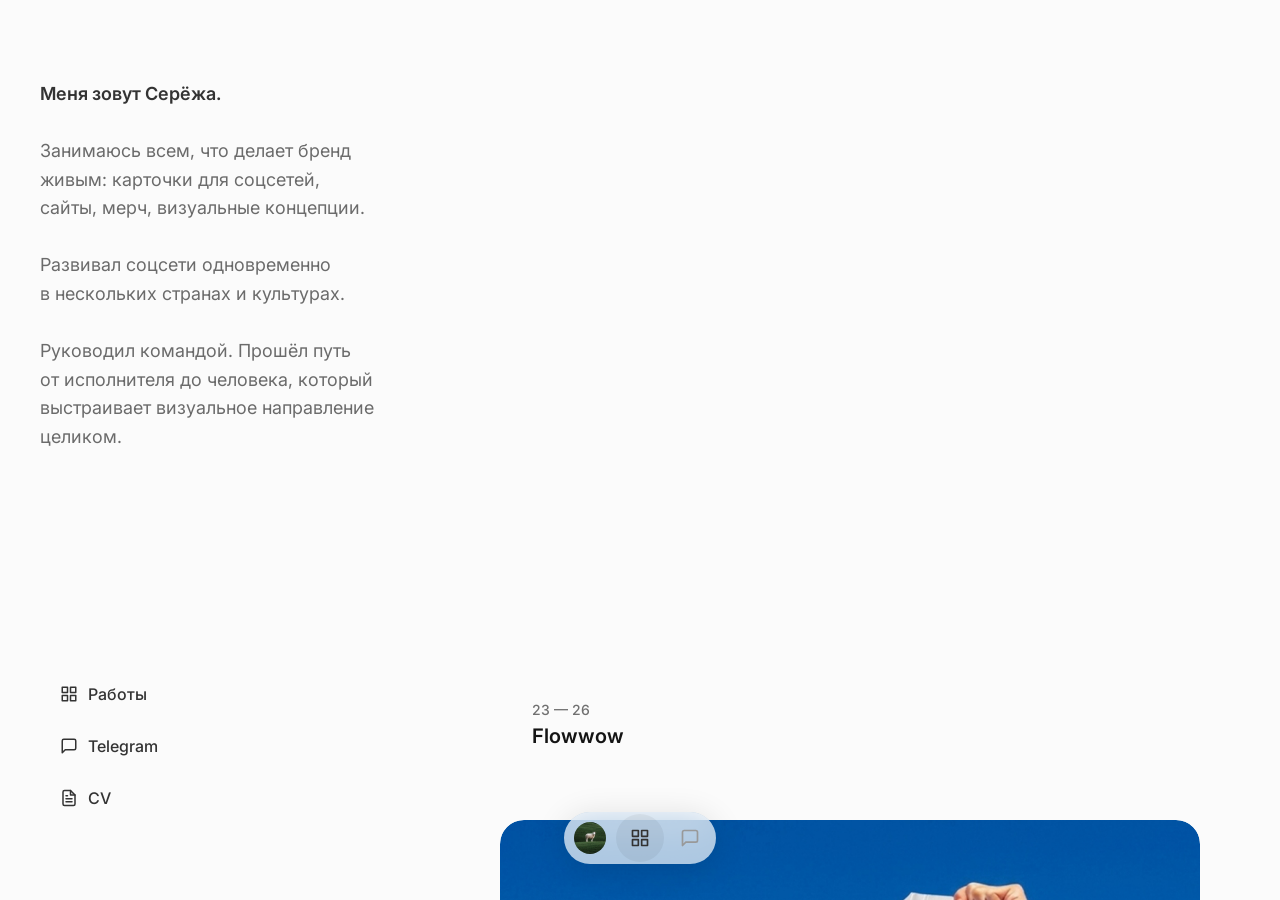
==== index.html @ c926157e "feat: Remove pronoun from intro bio on home page" ====
<!DOCTYPE html>
<html lang="ru">
<head>
    <meta charset="UTF-8">
    <meta name="viewport" content="width=device-width, initial-scale=1.0">
    <title>Сергей Тихонов — Арт-директор & Мультидизайнер</title>
    <!-- Fonts -->
    <link rel="preconnect" href="https://fonts.googleapis.com">
    <link rel="preconnect" href="https://fonts.gstatic.com" crossorigin>
    <link href="https://fonts.googleapis.com/css2?family=Inter:wght@400;500;600;700&display=swap" rel="stylesheet">
    <!-- Custom Style -->
    <link rel="stylesheet" href="style.css">
</head>
<body>
    <!-- Floating Bottom Navigation Dock -->
    <nav class="navigation_tabs" data-expanded="true">
        <div class="nav_item_container">
            <a class="nav_item" title="Главная" href="#">
                <img alt="Сергей Тихонов" class="profile_pic" src="img/profile_pic.png" />
            </a>
        </div>
        <div class="nav_item_container">
            <a class="nav_item" title="Работы" href="#work">
                <svg xmlns="http://www.w3.org/2000/svg" width="20" height="20" viewBox="0 0 24 24" fill="none" stroke="currentColor" stroke-width="2" stroke-linecap="round" stroke-linejoin="round">
                    <rect x="3" y="3" width="7" height="7"></rect>
                    <rect x="14" y="3" width="7" height="7"></rect>
                    <rect x="14" y="14" width="7" height="7"></rect>
                    <rect x="3" y="14" width="7" height="7"></rect>
                </svg>
            </a>
        </div>
        <div class="nav_item_container">
            <a class="nav_item" title="Контакты" href="https://t.me/tikhonoxx" target="_blank" rel="noopener noreferrer">
                <svg xmlns="http://www.w3.org/2000/svg" width="20" height="20" viewBox="0 0 24 24" fill="none" stroke="currentColor" stroke-width="2" stroke-linecap="round" stroke-linejoin="round">
                    <path d="M21 15a2 2 0 0 1-2 2H7l-4 4V5a2 2 0 0 1 2-2h14a2 2 0 0 1 2 2z"></path>
                </svg>
            </a>
        </div>
    </nav>

    <div class="home">
        <!-- Sidebar on the Left -->
        <section class="sidebar">
            <div class="intro_container">
                <div class="text-block">
                    <p class="intro-greeting">Меня зовут Серёжа.</p>
                    <p>Занимаюсь всем, что делает бренд живым: карточки для соцсетей, сайты, мерч, визуальные концепции.</p>
                    <p>Развивал соцсети одновременно<br>в нескольких странах и культурах.</p>
                    <p>Руководил командой. Прошёл путь от исполнителя до человека, который выстраивает визуальное направление целиком.</p>
                </div>
            </div>
            
            <nav class="navigation delayed_fade_in">
                <a class="button" href="#work">
                    <svg xmlns="http://www.w3.org/2000/svg" width="18" height="18" viewBox="0 0 24 24" fill="none" stroke="currentColor" stroke-width="2" stroke-linecap="round" stroke-linejoin="round">
                        <rect x="3" y="3" width="7" height="7"></rect>
                        <rect x="14" y="3" width="7" height="7"></rect>
                        <rect x="14" y="14" width="7" height="7"></rect>
                        <rect x="3" y="14" width="7" height="7"></rect>
                    </svg>
                    Работы
                </a>
                <a class="button" href="https://t.me/tikhonoxx" target="_blank" rel="noopener noreferrer">
                    <svg xmlns="http://www.w3.org/2000/svg" width="18" height="18" viewBox="0 0 24 24" fill="none" stroke="currentColor" stroke-width="2" stroke-linecap="round" stroke-linejoin="round">
                        <path d="M21 15a2 2 0 0 1-2 2H7l-4 4V5a2 2 0 0 1 2-2h14a2 2 0 0 1 2 2z"></path>
                    </svg>
                    Telegram
                </a>
                <a class="button" id="cv-btn" href="#">
                    <svg xmlns="http://www.w3.org/2000/svg" width="18" height="18" viewBox="0 0 24 24" fill="none" stroke="currentColor" stroke-width="2" stroke-linecap="round" stroke-linejoin="round">
                        <path d="M14 2H6a2 2 0 0 0-2 2v16a2 2 0 0 0 2 2h12a2 2 0 0 0 2-2V8z"></path>
                        <polyline points="14 2 14 8 20 8"></polyline>
                        <line x1="16" y1="13" x2="8" y2="13"></line>
                        <line x1="16" y1="17" x2="8" y2="17"></line>
                        <polyline points="10 9 9 9 8 9"></polyline>
                    </svg>
                    CV
                </a>
            </nav>
        </section>

        <!-- Featured Projects on the Right -->
        <section class="featured_projects delayed_fade_in" id="work">
            <!-- Project 1 (Flowwow - Video Card) -->
            <div class="project flowwow_project">
                <a class="project_thumbnail" data-expressive="true" href="flowwow.html">
                    <span class="accessibility_label">Flowwow Project</span>
                    <div class="project_artwork fw_artwork" id="fw-blue-card" style="background: transparent; -webkit-mask-image: -webkit-radial-gradient(white, black); transform: translateZ(0);">
                        <video src="video/fw_cover_yandex.mp4" loop="" muted="" autoplay="" playsinline="" style="position: absolute; top: 0; left: 0; width: 100%; height: 100%; object-fit: cover;"></video>
                    </div>
                    <div class="project_info">
                        <div class="progressive_blur">
                            <div class="blur_filter"></div>
                            <div class="blur_filter"></div>
                            <div class="blur_filter"></div>
                            <div class="blur_filter"></div>
                            <div class="blur_filter"></div>
                            <div class="blur_filter"></div>
                            <div class="blur_filter"></div>
                            <div class="gradient"></div>
                        </div>
                        <h3 class="title">Flowwow</h3>
                        <span class="subtitle">23 — 26</span>
                    </div>
                </a>
                <!-- Mobile info shown below the thumbnail on mobile screens -->
                <div class="mobile_card_info">
                    <p class="card_title">Flowwow</p>
                    <p class="card_tags">Арт-дирекшн, Продуктовый дизайн, Брендинг</p>
                    <p class="card_excerpt">Создание дизайн-системы, редизайн ключевых сценариев оформления заказов и оптимизация конверсии.</p>
                </div>
            </div>

            <!-- Project 2 (Flowwow Case - Image Card) -->
            <div class="project">
                <a class="project_thumbnail no-shadow" data-expressive="true" href="flowwow-merch.html">
                    <span class="accessibility_label">Flowwow Мерч</span>
                    <div class="project_artwork">
                        <img alt="Flowwow Мерч" loading="lazy" src="img/fw_merch_cover.jpg"/>
                    </div>
                    <div class="project_info">
                        <div class="progressive_blur">
                            <div class="blur_filter"></div>
                            <div class="blur_filter"></div>
                            <div class="blur_filter"></div>
                            <div class="blur_filter"></div>
                            <div class="blur_filter"></div>
                            <div class="blur_filter"></div>
                            <div class="blur_filter"></div>
                            <div class="gradient"></div>
                        </div>
                        <h3 class="title">Flowwow Мерч</h3>
                        <span class="subtitle">25 — 26</span>
                    </div>
                </a>
                <div class="mobile_card_info">
                    <p class="card_title">Flowwow Мерч</p>
                    <p class="card_tags">Брендинг, Мерч, Айдентика</p>
                    <p class="card_excerpt">Создание концепции фирменного мерча и рекламных материалов бренда.</p>
                </div>
            </div>

            <!-- Project 3 (AI Art - Video Card) -->
            <div class="project">
                <a class="project_thumbnail no-shadow" data-expressive="true" href="ai.html">
                    <span class="accessibility_label">ИИ</span>
                    <div class="project_artwork">
                        <video playsinline="" muted="" loop="" autoplay="" preload="metadata">
                            <source src="img/AI Cover2.mp4" type="video/mp4"/>
                        </video>
                    </div>
                    <div class="project_info">
                        <div class="progressive_blur">
                            <div class="blur_filter"></div>
                            <div class="blur_filter"></div>
                            <div class="blur_filter"></div>
                            <div class="blur_filter"></div>
                            <div class="blur_filter"></div>
                            <div class="blur_filter"></div>
                            <div class="blur_filter"></div>
                            <div class="gradient"></div>
                        </div>
                        <h3 class="title">ИИ</h3>
                        <span class="subtitle">25 — 26</span>
                    </div>
                </a>
                <div class="mobile_card_info">
                    <p class="card_title">ИИ</p>
                    <p class="card_tags">Нейросети, Генеративный дизайн</p>
                    <p class="card_excerpt">Эксперименты с генеративным искусством и создание концептов при помощи нейросетей.</p>
                </div>
            </div>

            <!-- Project 4 (Tri-Rectangle Block) -->
            <div class="project">
                <div class="rectangles_container">
                    <a class="rectangle rect-1 no-shadow" href="openluzhniki.html">
                        <img src="img/luzhniki_bw.png" alt="Открытый турнир Лужников" class="rect-img default-img">
                        <img src="img/luzhniki_color.png" alt="Открытый турнир Лужников" class="rect-img hover-img">
                        <div class="project_info">
                            <div class="progressive_blur">
                                <div class="blur_filter"></div>
                                <div class="blur_filter"></div>
                                <div class="blur_filter"></div>
                                <div class="blur_filter"></div>
                                <div class="blur_filter"></div>
                                <div class="blur_filter"></div>
                                <div class="blur_filter"></div>
                                <div class="gradient"></div>
                            </div>
                            <h3 class="title">Открытый<br class="mobile-br"> турнир Лужников</h3>
                            <span class="subtitle">2025</span>
                        </div>
                    </a>
                    <a class="rectangle rect-2 no-shadow" href="https://pavelvolya.com/" target="_blank" rel="noopener noreferrer">
                        <img src="img/volya_bw.png" alt="Павел Воля. Официальный сайт" class="rect-img default-img">
                        <img src="img/volya_color.png" alt="Павел Воля. Официальный сайт" class="rect-img hover-img">
                        <div class="project_info">
                            <div class="progressive_blur">
                                <div class="blur_filter"></div>
                                <div class="blur_filter"></div>
                                <div class="blur_filter"></div>
                                <div class="blur_filter"></div>
                                <div class="blur_filter"></div>
                                <div class="blur_filter"></div>
                                <div class="blur_filter"></div>
                                <div class="gradient"></div>
                            </div>
                            <h3 class="title">Павел Воля<br class="mobile-br"> Официальный сайт</h3>
                            <span class="subtitle">2024</span>
                        </div>
                    </a>
                    <a class="rectangle rect-3 no-shadow theme-dark-text" href="https://liasan.ru/" target="_blank" rel="noopener noreferrer">
                        <img src="img/liasan_bw.png" alt="Ляйсан Утяшева. Официальный сайт" class="rect-img default-img">
                        <img src="img/liasan_color.png" alt="Ляйсан Утяшева. Официальный сайт" class="rect-img hover-img">
                        <div class="project_info">
                            <div class="progressive_blur">
                                <div class="blur_filter"></div>
                                <div class="blur_filter"></div>
                                <div class="blur_filter"></div>
                                <div class="blur_filter"></div>
                                <div class="blur_filter"></div>
                                <div class="blur_filter"></div>
                                <div class="blur_filter"></div>
                                <div class="gradient"></div>
                            </div>
                            <h3 class="title">Ляйсан Утяшева<br class="mobile-br"> Официальный сайт</h3>
                            <span class="subtitle">2024</span>
                        </div>
                    </a>
                </div>
            </div>

            <!-- Footer / View More inside featured_projects column -->
            <div class="view-more-grid-button">
                <div class="center_content">
                    <a href="https://t.me/tikhonoxx" target="_blank" rel="noopener noreferrer" class="btn-telegram-blue-glass">
                        Связаться в Telegram
                    </a>
                </div>
                <footer class="footer">
                    <p>© Сергей Тихонов, 2026</p>
                </footer>
            </div>
        </section>
    </div>
    
        <!-- CV Modal Popup -->
        <div id="cv-modal" class="modal">
            <div class="modal_overlay"></div>
            <div class="modal_container">
                <button class="modal_close_btn" id="close-cv-modal" aria-label="Закрыть">
                    <svg xmlns="http://www.w3.org/2000/svg" width="24" height="24" viewBox="0 0 24 24" fill="none" stroke="currentColor" stroke-width="2" stroke-linecap="round" stroke-linejoin="round">
                        <line x1="18" y1="6" x2="6" y2="18"></line>
                        <line x1="6" y1="6" x2="18" y2="18"></line>
                    </svg>
                </button>
                <div class="modal_content">
                    <div class="cv-sheet">
                        <!-- Left Column -->
                        <div class="cv-left-col">
                            <div class="cv-header">
                                <h2>Сергей Тихонов</h2>
                                <div class="cv-subtitle">Креативный дизайнер</div>
                            </div>
                            
                            <div class="cv-section">
                                <h3>Обо мне</h3>
                                <p>06 | Февраль | 1995</p>
                                <p>Москва, Россия</p>
                                <p><a href="mailto:serjgreenside@gmail.com" style="color: #2563eb; text-decoration: none;">serjgreenside@gmail.com</a></p>
                            </div>
                            
                            <div class="cv-section">
                                <h3>Ценности</h3>
                                <ul>
                                    <li>Честность</li>
                                    <li>Вовлечённость</li>
                                    <li>Насмотренность</li>
                                    <li>Внимание к деталям</li>
                                    <li>Любопытство</li>
                                    <li>Страсть к работе</li>
                                    <li>Команднообразование</li>
                                    <li>Инициативность</li>
                                    <li>Профессиональный рост</li>
                                </ul>
                            </div>
                            
                            <div class="cv-section">
                                <h3>Навыки</h3>
                                <ul>
                                    <li>Digital-контент для соцсетей</li>
                                    <li>Визуальная стратегия и брендинг</li>
                                    <li>Креативы для B2B и B2C</li>
                                    <li>AI-генерация визуалов</li>
                                    <li>Работа с ИИ-инструментами в дизайн-процессе</li>
                                    <li>Разработка гайдов и стандартов</li>
                                    <li>Адаптация контента под аудитории</li>
                                    <li>Типографика и леттеринг</li>
                                    <li>Моушн и анимация</li>
                                    <li>Мудборды и концепции</li>
                                    <li>Работа с аналитикой креативов</li>
                                    <li>Наставничество и тимлидерство</li>
                                    <li>Презентации и клиентские предложения</li>
                                </ul>
                            </div>
                        </div>
                        
                        <!-- Right Column -->
                        <div class="cv-right-col">
                            <div class="cv-photo-container">
                                <img src="img/sergey_photo.png" alt="Сергей Тихонов" class="cv-portrait">
                            </div>
                            
                            <div class="cv-section">
                                <h3>Инструменты</h3>
                                <p>Figma, Midjourney, Photoshop, After Effects, Illustrator, Tilda, Jira, ChatGPT / Claude</p>
                            </div>
                            
                            <div class="cv-section">
                                <h3>Опыт</h3>
                                <div class="cv-job-block">
                                    <h4>Главный дизайнер</h4>
                                    <div class="cv-job-company">Флаувау | 2023+</div>
                                </div>
                                <div class="cv-job-block">
                                    <h4>Арт-директор</h4>
                                    <div class="cv-job-company">Киношкола «ХохСаб» | 2021 — 2024</div>
                                </div>
                                <div class="cv-job-block">
                                    <h4>Арт-директор</h4>
                                    <div class="cv-job-company">Агентство аутентичности | 2022</div>
                                </div>
                            </div>
                            
                            <div class="cv-section">
                                <h3>Обучение</h3>
                                <div class="cv-job-block">
                                    <h4>Креативный подход в бизнесе: от идеи до решения</h4>
                                    <div class="cv-job-company">British Higher school of Art&Design | 2024</div>
                                </div>
                            </div>
                            
                            <div class="cv-section cv-links">
                                <h3>Ссылки</h3>
                                <p><a href="https://www.behance.net" target="_blank" rel="noopener noreferrer">Behance</a></p>
                                <p><a href="https://www.instagram.com" target="_blank" rel="noopener noreferrer">Instagram</a></p>
                            </div>
                        </div>
                    </div>
                </div>
                <div class="modal_actions">
                    <a href="img/sergey_cv.png" download="CV_Sergey_Tikhonov.png" class="btn-download">
                        <svg xmlns="http://www.w3.org/2000/svg" width="16" height="16" viewBox="0 0 24 24" fill="none" stroke="currentColor" stroke-width="2" stroke-linecap="round" stroke-linejoin="round">
                            <path d="M21 15v4a2 2 0 0 1-2 2H5a2 2 0 0 1-2-2v-4"></path>
                            <polyline points="7 10 12 15 17 10"></polyline>
                            <line x1="12" y1="15" x2="12" y2="3"></line>
                        </svg>
                        Скачать CV
                    </a>
                </div>
            </div>
        </div>

        <script src="app.js"></script>
    </body>
</html>
---- style.css ----
/* Reset CSS */
* {
    margin: 0;
    padding: 0;
    box-sizing: border-box;
}

:root {
    --color-bg-primary: #FBFBFB;
    --color-text-primary: #333333;
    --color-text-secondary: #6B6B6B;
    --color-nav-inactive: #999999;
    --sidebar-max-width: 414px;
    --radius: 24px;
}

body {
    background-color: var(--color-bg-primary);
    font-family: 'Inter', -apple-system, BlinkMacSystemFont, "Segoe UI", Roboto, Helvetica, Arial, sans-serif;
    color: var(--color-text-primary);
    overflow-x: hidden;
    min-height: 100vh;
}

.home {
    display: flex;
    width: 100vw;
    min-height: 100vh;
}

/* Sidebar on the Left (Fixed) */
.sidebar {
    padding: 80px 40px;
    position: fixed;
    top: 0;
    left: 0;
    height: 100vh;
    display: flex;
    flex-flow: column;
    width: 100%;
    max-width: var(--sidebar-max-width);
    z-index: 10;
}

.intro_container {
    pointer-events: all;
}

.text-block p {
    font-size: 18px;
    font-weight: 400;
    line-height: 1.6;
    color: var(--color-text-secondary);
    margin-bottom: 28px;
}

.text-block p:last-child {
    margin-bottom: 0;
}

.text-block .intro-greeting {
    font-size: 18px;
    font-weight: 600;
    color: var(--color-text-primary);
    margin-bottom: 28px;
}

/* Left Navigation Buttons */
.sidebar .navigation {
    display: flex;
    flex-flow: column;
    gap: 8px;
    margin-top: auto;
}

.button {
    display: inline-flex;
    align-items: center;
    gap: 10px;
    width: fit-content;
    border: none;
    outline: none;
    padding: 12px 20px;
    border-radius: 100px;
    font-size: 16px;
    font-weight: 500;
    cursor: pointer;
    text-decoration: none;
    color: var(--color-text-primary);
    background: transparent;
    transition: background 0.25s ease, color 0.25s ease;
}

.button:hover {
    background: rgba(0, 0, 0, 0.05);
}

.button svg {
    stroke: currentColor;
}

/* Featured Projects on the Right (Scrollable) */
.featured_projects {
    padding: 80px 80px 120px var(--sidebar-max-width);
    width: 100vw;
    height: 100vh;
    display: flex;
    flex-flow: column;
    align-items: flex-end;
    overflow-y: scroll;
    gap: 40px;
    scrollbar-width: none; /* Hide Firefox scrollbar */
}

.featured_projects::-webkit-scrollbar {
    display: none; /* Hide Chrome/Safari scrollbar */
}

.featured_projects .project {
    width: 100%;
    max-width: calc(100vh - 200px);
}

/* Project Thumbnail Link */
.project_thumbnail {
    position: relative;
    display: block;
    width: 100%;
    aspect-ratio: 1 / 1; /* Keeps blocks square */
    border-radius: var(--radius);
    overflow: hidden;
    text-decoration: none;
    color: unset;
    background: transparent;
    -webkit-mask-image: -webkit-radial-gradient(white, black);
    mask-image: radial-gradient(white, black);
    transform: translate3d(0, 0, 0);
    -webkit-transform: translate3d(0, 0, 0);
    backface-visibility: hidden;
    -webkit-backface-visibility: hidden;
    transition: transform 0.25s cubic-bezier(0.25, 0.46, 0.45, 0.94);
}

.project_thumbnail:hover {
    transform: scale(1.02) translate3d(0, 0, 0);
}

/* Tri-Rectangle Card Layout */
.rectangles_container {
    display: flex;
    flex-direction: column;
    width: 100%;
    aspect-ratio: 1 / 1;
    background: transparent;
    gap: 20px; /* Spacing between the rectangles */
}

.rectangle {
    flex: 1;
    width: 100%;
    border-radius: var(--radius); /* Each rectangle is now rounded individually */
    position: relative; /* Position relative for absolute children images/text */
    overflow: hidden; /* Crop images to rounded corners */
    transition: transform 0.25s cubic-bezier(0.25, 0.46, 0.45, 0.94), filter 0.25s ease;
    cursor: pointer;
    transform: scale(1) translate3d(0, 0, 0);
    -webkit-transform: scale(1) translate3d(0, 0, 0);
    backface-visibility: hidden;
    -webkit-backface-visibility: hidden;
    -webkit-mask-image: -webkit-radial-gradient(white, black);
    mask-image: radial-gradient(white, black);
}

.rectangle:hover {
    transform: scale(1.02) translate3d(0, 0, 0);
    filter: brightness(1.03);
}

.rect-1 {
    background-color: transparent;
}

.rect-2 {
    background-color: transparent;
}

.rect-3 {
    background-color: transparent;
}

/* Image Hover & Transition inside Rectangle */
.rect-img {
    position: absolute;
    top: -2px;
    left: -2px;
    width: calc(100% + 4px);
    height: calc(100% + 4px);
    object-fit: cover;
    display: block;
    pointer-events: none;
    transition: opacity 0.4s cubic-bezier(0.25, 0.46, 0.45, 0.94);
}

.hover-img {
    opacity: 0;
    z-index: 2;
}

.default-img {
    opacity: 1;
    z-index: 1;
}

.rectangle:hover .hover-img {
    opacity: 1;
}


.project_artwork {
    position: absolute;
    inset: 0;
    width: 100%;
    height: 100%;
    overflow: hidden;
    background: transparent;
    -webkit-mask-image: -webkit-radial-gradient(white, black);
    mask-image: radial-gradient(white, black);
    transform: translate3d(0, 0, 0);
    -webkit-transform: translate3d(0, 0, 0);
    backface-visibility: hidden;
    -webkit-backface-visibility: hidden;
}

.project_artwork img, 
.project_artwork video {
    width: 100%;
    height: 100%;
    object-fit: cover;
    display: block;
    transform: translate3d(0, 0, 0);
    -webkit-transform: translate3d(0, 0, 0);
    backface-visibility: hidden;
    -webkit-backface-visibility: hidden;
}

/* Project Info Inside Card */
.project_info {
    position: absolute;
    bottom: 0;
    left: 0;
    width: 100%;
    padding: 48px 32px 32px;
    display: flex;
    flex-flow: column-reverse; /* Subtitle (year) at the bottom, Title on top */
    gap: 6px;
    z-index: 2;
}

.project_info .title {
    margin: 0;
    font-size: 20px;
    font-weight: 600;
    color: #ffffff;
    filter: drop-shadow(0 0 16px rgba(0,0,0,0.4));
}

.project_info .subtitle {
    margin: 0;
    font-size: 14px;
    font-weight: 500;
    color: rgba(255, 255, 255, 0.6);
    filter: drop-shadow(0 0 16px rgba(0,0,0,0.4));
}

/* Blur overlay for text legibility */
.progressive_blur {
    position: absolute;
    left: 0;
    bottom: 0;
    right: 0;
    height: 60%;
    background: linear-gradient(to top, rgba(0, 0, 0, 0.5) 0%, rgba(0, 0, 0, 0) 100%);
    pointer-events: none;
    z-index: 1;
}

/* Theme: Dark Text (for light background projects like AI) */
.project_thumbnail.theme-dark-text .progressive_blur,
.rectangle.theme-dark-text .progressive_blur {
    display: none;
}

.project_thumbnail.theme-dark-text .project_info .title,
.rectangle.theme-dark-text .project_info .title {
    color: #000000;
    filter: none;
}

.project_thumbnail.theme-dark-text .project_info .subtitle,
.rectangle.theme-dark-text .project_info .subtitle {
    color: rgba(0, 0, 0, 0.6);
    filter: none;
}

/* Theme: No Shadow (removes bottom gradient overlay and text drop-shadow) */
.project_thumbnail.no-shadow .progressive_blur,
.rectangle.no-shadow .progressive_blur {
    display: none;
}

.project_thumbnail.no-shadow .project_info .title,
.project_thumbnail.no-shadow .project_info .subtitle,
.rectangle.no-shadow .project_info .title,
.rectangle.no-shadow .project_info .subtitle {
    filter: none;
}

/* Line break helper only visible on mobile */
.mobile-br {
    display: none;
}

/* Mobile specific metadata, hidden on desktop */
.mobile_card_info {
    display: none;
}

/* Footer / View More Button */
.view-more-grid-button {
    width: 100%;
    max-width: calc(100vh - 200px);
    display: flex;
    flex-flow: column;
    align-items: stretch; /* Stretch content to full width */
    position: relative;
    padding: 60px 0 40px; /* Natural padding instead of aspect-ratio: 1 */
}

.view-more-grid-button .center_content {
    display: flex;
    flex-flow: column;
    align-items: stretch; /* Stretch button to full width */
    width: 100%;
}

.view-more-grid-button .btn-secondary {
    background: rgba(0, 0, 0, 0.05);
}

.view-more-grid-button .btn-secondary:hover {
    background: rgba(0, 0, 0, 0.1);
}

.view-more-grid-button .footer {
    margin-top: 80px; /* Natural spacing below button */
    width: 100%;
    text-align: center;
}

.view-more-grid-button .footer p {
    margin: 0;
    font-size: 14px;
    color: var(--color-text-secondary);
}

/* Floating Navigation Tabs Dock (Glassmorphism) */
.navigation_tabs {
    display: inline-flex;
    padding: 2px;
    justify-content: center;
    align-items: center;
    gap: 2px;
    position: fixed;
    bottom: 36px;
    left: 50%;
    transform: translateX(-50%);
    z-index: 1000;
    border-radius: 100px;
    background: rgba(255, 255, 255, 0.68);
    box-shadow: 0 4px 32px 0 rgba(0,0,0,0.12);
    backdrop-filter: blur(20px);
    -webkit-backdrop-filter: blur(20px);
}

.nav_item_container {
    display: flex;
}

.nav_item {
    display: flex;
    width: 48px;
    height: 48px;
    justify-content: center;
    align-items: center;
    border-radius: 50%;
    color: var(--color-nav-inactive);
    transition: background-color 0.25s, color 0.25s;
    text-decoration: none;
}

.nav_item:hover {
    background-color: rgba(0, 0, 0, 0.05);
    color: var(--color-text-primary);
}

.nav_item .profile_pic {
    width: 32px;
    height: 32px;
    border-radius: 50%;
    object-fit: cover;
}

.accessibility_label {
    position: absolute;
    width: 1px;
    height: 1px;
    padding: 0;
    margin: -1px;
    overflow: hidden;
    clip: rect(0, 0, 0, 0);
    border: 0;
}

/* RESPONSIVE LAYOUT */
@media (max-width: 850px) {
    .home {
        flex-direction: column;
    }

    .sidebar {
        position: relative;
        padding: 40px 20px 20px;
        min-height: auto;
        height: auto;
        max-width: 100%;
    }

    .text-block p, 
    .text-block .intro-greeting {
        font-size: 16px;
        margin-bottom: 20px;
    }

    .sidebar .navigation {
        flex-direction: row;
        flex-wrap: wrap;
        gap: 10px;
        margin-top: 24px;
    }

    .button {
        padding: 10px 16px;
        font-size: 14px;
    }

    .featured_projects {
        padding: 20px 20px 100px;
        width: 100%;
        height: auto;
        overflow-y: visible;
        scroll-snap-type: none;
        gap: 40px;
    }

    .featured_projects .project {
        max-width: 100%;
        min-height: auto;
    }

    .project_thumbnail {
        aspect-ratio: 1.25 / 1; /* Standard landscape aspect-ratio on mobile screens */
        border-radius: 16px;
    }

    .project_thumbnail .project_info {
        display: none; /* Hide info inside thumbnail on mobile */
    }

    /* Show info underneath project thumbnail on mobile */
    .mobile_card_info {
        display: flex;
        flex-direction: column;
        gap: 6px;
        padding: 16px 0 0;
    }

    .mobile_card_info .card_title {
        font-size: 18px;
        font-weight: 700;
        color: var(--color-text-primary);
        margin: 0;
    }

    .mobile_card_info .card_tags {
        font-size: 14px;
        color: var(--color-text-secondary);
        margin: 0;
    }

    .mobile_card_info .card_excerpt {
        font-size: 15px;
        line-height: 1.5;
        color: var(--color-text-primary);
        margin: 8px 0 0;
    }

    /* Enforce color hover images on mobile since touch has no hover */
    .rectangle .hover-img {
        opacity: 1;
    }
    .rectangle .default-img {
        opacity: 0;
    }

    /* Force line break for titles on mobile */
    .mobile-br {
        display: block;
    }

    .view-more-grid-button {
        max-width: 100%;
        aspect-ratio: unset;
        min-height: 200px;
        padding-top: 40px;
    }

    .view-more-grid-button .footer {
        position: static;
        padding: 40px 0 20px;
    }
}

/* ==========================================================================
   INTERACTIVE CARD STACK CAROUSEL (FLOWWOW ANIMATION)
   ========================================================================== */

:root {
    --rotate-x: 0deg;
    --rotate-y: 0deg;
}

.fw_artwork {
    background: #FFE9EE;
    display: flex;
    align-items: center;
    justify-content: center;
    overflow: hidden;
    position: relative;
    padding: 10px 0;
}

.card-stack {
    position: relative;
    width: 100%;
    height: 100%;
    display: flex;
    justify-content: center;
    align-items: center;
    perspective: 1500px;
    transform-style: preserve-3d;
    animation: stackFloat 5s ease-in-out infinite;
}

@keyframes stackFloat {
    0%, 100% {
        transform: translateY(0px);
    }
    50% {
        transform: translateY(-8px);
    }
}

.card-stack .card {
    position: absolute;
    width: 440px;   /* Significantly larger, fits beautifully in the dynamic square container */
    height: 550px;  /* Aspect ratio matches original cards nicely */
    border-radius: 20px;
    overflow: hidden;
    box-shadow: 0 16px 48px rgba(0, 0, 0, 0.12);
    background-color: #ffffff;
    transition: transform 0.35s cubic-bezier(0.16, 1, 0.3, 1), 
                opacity 0.35s cubic-bezier(0.16, 1, 0.3, 1), 
                box-shadow 0.3s ease;
    pointer-events: none;
    transform-origin: bottom center;
    backface-visibility: hidden;
}

.card-stack .card img {
    width: 100%;
    height: 100%;
    object-fit: cover;
    pointer-events: none;
}

/* Card stack states with 3D tilt properties */
.card-stack .card.active {
    transform: scale(1) translateY(0) rotate(0deg) rotateX(var(--rotate-x, 0deg)) rotateY(var(--rotate-y, 0deg)) translateZ(20px);
    opacity: 1;
    z-index: 10;
    pointer-events: none;
    box-shadow: 0 24px 60px rgba(0, 0, 0, 0.18);
}

.card-stack .card.next {
    transform: scale(0.93) translateY(32px) rotate(-1.5deg) rotateX(calc(var(--rotate-x, 0deg) * 0.7)) rotateY(calc(var(--rotate-y, 0deg) * 0.7)) translateZ(10px);
    opacity: 0.9;
    z-index: 9;
    box-shadow: 0 16px 36px rgba(0, 0, 0, 0.1);
}

.card-stack .card.next-2 {
    transform: scale(0.86) translateY(64px) rotate(1.5deg) rotateX(calc(var(--rotate-x, 0deg) * 0.4)) rotateY(calc(var(--rotate-y, 0deg) * 0.4)) translateZ(0px);
    opacity: 0.8;
    z-index: 8;
    box-shadow: 0 10px 24px rgba(0, 0, 0, 0.06);
}

.card-stack .card.exit {
    transform: translate(160%, -20px) rotate(15deg) translateZ(50px);
    opacity: 0;
    z-index: 11;
    transition: transform 0.35s cubic-bezier(0.16, 1, 0.3, 1), opacity 0.35s ease-in;
}

/* Rest of the stack hidden */
.card-stack .card:not(.active):not(.next):not(.next-2):not(.exit) {
    transform: scale(0.8) translateY(96px) translateZ(-20px);
    opacity: 0;
    z-index: 1;
}

/* Responsive adjustments */
@media (max-width: 850px) {
    .fw_artwork {
        padding: 20px 0;
        min-height: 380px;
    }
    .card-stack {
        height: 380px;
    }
    .card-stack .card {
        width: 220px;
        height: 275px;
    }
}

/* Light theme overrides for Flowwow project card text & backdrop */
.flowwow_project .progressive_blur {
    display: none;
}

.flowwow_project .project_info .title {
    color: #141414;
    filter: none;
}

.flowwow_project .project_info .subtitle {
    color: rgba(20, 20, 20, 0.6);
    filter: none;
}

/* --- Style 1: Royal Blue Solid (Active by default, matched to Tailwind reference) --- */
.btn-telegram-blue-glass {
    display: inline-flex;
    align-items: center;
    justify-content: center;
    width: 100%; /* Stretch to full width of column block */
    height: 48px; /* Matched to h-[48px] */
    background-color: #2563eb; /* Matched to bg-blue-600 */
    border: 1px solid #1e40af; /* Matched to border-blue-800 */
    border-radius: 9999px; /* Matched to rounded-full */
    font-size: 16px;
    font-weight: 500; /* Matched to font-medium */
    color: #FFFFFF; /* Matched to text-white */
    text-decoration: none;
    box-shadow: inset 0 1.5px 0 0 rgba(255, 255, 255, 0.20); /* Matched to shadow-[0_1.50px_0_0_rgba(255,255,255,0.20)_inset] */
    transition: background-color 0.2s ease, border-color 0.2s ease, transform 0.1s ease;
}

.btn-telegram-blue-glass:hover {
    background-color: #1d4ed8; /* Matched to hover:bg-blue-700 */
    border-color: #1e40af;
    color: #FFFFFF;
}

.btn-telegram-blue-glass:active {
    transform: scale(0.985); /* Clean active press click effect */
}

/* --- Style 2: Frosted Blue Tint (Subtle and clean) --- */
.btn-telegram-blue-tint {
    display: inline-flex;
    align-items: center;
    justify-content: center;
    width: 100%; /* Stretch to full width of column block */
    background: rgba(0, 16, 229, 0.05); /* Very light blue background */
    backdrop-filter: blur(20px);
    -webkit-backdrop-filter: blur(20px);
    border: 1.5px solid rgba(0, 16, 229, 0.15);
    border-radius: 9999px;
    padding: 16px 36px;
    font-size: 16px;
    font-weight: 550;
    color: #0010E5;
    text-decoration: none;
    box-shadow: 
        0 12px 30px rgba(0, 16, 229, 0.02), 
        inset 0 2px 4px rgba(255, 255, 255, 0.8), 
        inset 0 -2px 4px rgba(0, 0, 0, 0.01);
    transition: all 0.3s cubic-bezier(0.25, 0.46, 0.45, 0.94);
}

.btn-telegram-blue-tint:hover {
    background: rgba(0, 16, 229, 0.1);
    border-color: rgba(0, 16, 229, 0.25);
    box-shadow: 
        0 16px 36px rgba(0, 16, 229, 0.05), 
        inset 0 2px 4px rgba(255, 255, 255, 0.9), 
        inset 0 -2px 4px rgba(0, 0, 0, 0.01);
    transform: translateY(-1px);
    color: #0010E5;
}

.btn-telegram-blue-tint:active {
    transform: translateY(1px);
    box-shadow: 
        0 8px 20px rgba(0, 16, 229, 0.01), 
        inset 0 2px 4px rgba(255, 255, 255, 0.8);
}

/* --- Style 3: Neomorphic Soft Inset (Light 3D look) --- */
.btn-telegram-neomorphic {
    display: inline-flex;
    align-items: center;
    justify-content: center;
    width: 100%; /* Stretch to full width of column block */
    background: #FBFBFB;
    border: 1px solid rgba(0, 0, 0, 0.03);
    border-radius: 9999px;
    padding: 16px 36px;
    font-size: 16px;
    font-weight: 550;
    color: #000000;
    text-decoration: none;
    box-shadow: 
        6px 6px 16px rgba(0, 0, 0, 0.04), 
        -6px -6px 16px #FFFFFF, 
        inset 1px 1px 0 rgba(255, 255, 255, 0.8);
    transition: all 0.3s cubic-bezier(0.25, 0.46, 0.45, 0.94);
}

.btn-telegram-neomorphic:hover {
    box-shadow: 
        inset 3px 3px 6px rgba(0, 0, 0, 0.03), 
        inset -3px -3px 6px #FFFFFF;
    color: #000000;
}

.btn-telegram-neomorphic:active {
    box-shadow: 
        inset 4px 4px 8px rgba(0, 0, 0, 0.04), 
        inset -4px -4px 8px #FFFFFF;
}

/* CV Modal Popup Styles */
.modal {
    position: fixed;
    inset: 0;
    z-index: 10000;
    display: flex;
    align-items: center;
    justify-content: center;
    opacity: 0;
    pointer-events: none;
    transition: opacity 0.3s cubic-bezier(0.25, 0.46, 0.45, 0.94);
}

.modal.active {
    opacity: 1;
    pointer-events: auto;
}

.modal_overlay {
    position: absolute;
    inset: 0;
    background: rgba(0, 0, 0, 0.4);
    backdrop-filter: blur(12px);
    -webkit-backdrop-filter: blur(12px);
}

.modal_container {
    position: relative;
    background: #FFFFFF;
    border-radius: 24px;
    width: 90%;
    max-width: 800px;
    max-height: 90vh;
    display: flex;
    flex-direction: column;
    box-shadow: 0 24px 64px rgba(0, 0, 0, 0.16);
    transform: scale(0.96) translateY(12px);
    transition: transform 0.3s cubic-bezier(0.25, 0.46, 0.45, 0.94);
    z-index: 1;
    overflow: hidden;
}

.modal.active .modal_container {
    transform: scale(1) translateY(0);
}

.modal_close_btn {
    position: absolute;
    top: 16px;
    right: 16px;
    background: rgba(255, 255, 255, 0.9);
    border: 1px solid rgba(0, 0, 0, 0.08);
    border-radius: 50%;
    width: 40px;
    height: 40px;
    display: flex;
    align-items: center;
    justify-content: center;
    cursor: pointer;
    color: #333333;
    box-shadow: 0 4px 12px rgba(0, 0, 0, 0.08);
    transition: all 0.2s ease;
    z-index: 10;
}

.modal_close_btn:hover {
    background: #FFFFFF;
    color: #000000;
    transform: scale(1.05);
    box-shadow: 0 6px 16px rgba(0, 0, 0, 0.12);
}

.modal_content {
    padding: 40px 40px 20px;
    overflow-y: auto;
    flex: 1;
    display: flex;
    justify-content: center;
    align-items: start;
}

.cv_image {
    width: 100%;
    height: auto;
    max-width: 100%;
    border-radius: 8px;
    box-shadow: 0 4px 16px rgba(0, 0, 0, 0.05);
    display: block;
}

.modal_actions {
    padding: 20px 40px 40px;
    display: flex;
    justify-content: center;
    background: #FFFFFF;
}

.btn-download {
    display: inline-flex;
    align-items: center;
    justify-content: center;
    gap: 8px;
    height: 48px;
    padding: 0 32px;
    border-radius: 9999px;
    background-color: #2563eb;
    border: 1px solid #1e40af;
    color: #FFFFFF;
    font-size: 15px;
    font-weight: 560;
    text-decoration: none;
    box-shadow: inset 0 1.5px 0 0 rgba(255, 255, 255, 0.20);
    transition: background-color 0.2s ease, border-color 0.2s ease, transform 0.1s ease;
    cursor: pointer;
}

.btn-download:hover {
    background-color: #1d4ed8;
    border-color: #1e40af;
    color: #FFFFFF;
}

.btn-download:active {
    transform: scale(0.985);
}

@media (max-width: 600px) {
    .modal_container {
        border-radius: 20px;
        width: 95%;
        max-height: 85vh;
    }
    .modal_content {
        padding: 30px 20px 10px;
    }
    .modal_actions {
        padding: 10px 20px 30px;
    }
    .btn-download {
        width: 100%;
    }
}

/* CV Sheet Layout */
.cv-sheet {
    display: grid;
    grid-template-columns: 1fr 1fr;
    gap: 40px;
    color: #333333;
    text-align: left;
    max-width: 100%;
}

.cv-left-col, .cv-right-col {
    display: flex;
    flex-direction: column;
    gap: 24px;
}

.cv-header h2 {
    font-size: 28px;
    font-weight: 800;
    color: #000000;
    letter-spacing: -0.02em;
    margin-bottom: 4px;
    text-transform: uppercase;
}

.cv-subtitle {
    font-size: 15px;
    font-weight: 500;
    color: var(--color-text-secondary);
}

.cv-section h3 {
    font-size: 14px;
    font-weight: 800;
    color: #000000;
    letter-spacing: 0.05em;
    text-transform: uppercase;
    margin-bottom: 12px;
    border-bottom: 1px solid rgba(0, 0, 0, 0.08);
    padding-bottom: 6px;
}

.cv-section p {
    font-size: 14px;
    line-height: 1.6;
    color: #444444;
    margin: 4px 0;
}

.cv-section ul {
    list-style: none;
    padding: 0;
    margin: 0;
}

.cv-section li {
    font-size: 14px;
    line-height: 1.6;
    color: #444444;
    position: relative;
    margin-bottom: 4px;
}

/* Photo style */
.cv-photo-container {
    width: 100%;
    aspect-ratio: 4 / 5;
    border-radius: 16px;
    overflow: hidden;
    background: #F0F0F0;
    border: 1px solid rgba(0, 0, 0, 0.05);
}

.cv-portrait {
    width: 100%;
    height: 100%;
    object-fit: cover;
    display: block;
}

/* Job & Education blocks */
.cv-job-block {
    margin-bottom: 12px;
}

.cv-job-block h4 {
    font-size: 14px;
    font-weight: 600;
    color: #000000;
    margin-bottom: 2px;
}

.cv-job-company {
    font-size: 13px;
    color: var(--color-text-secondary);
}

/* Links */
.cv-links a {
    color: #2563eb;
    text-decoration: none;
    font-weight: 500;
    transition: color 0.2s ease;
}

.cv-links a:hover {
    color: #1d4ed8;
    text-decoration: underline;
}

/* Responsive adjustment */
@media (max-width: 768px) {
    .cv-sheet {
        grid-template-columns: 1fr;
        gap: 32px;
    }
}
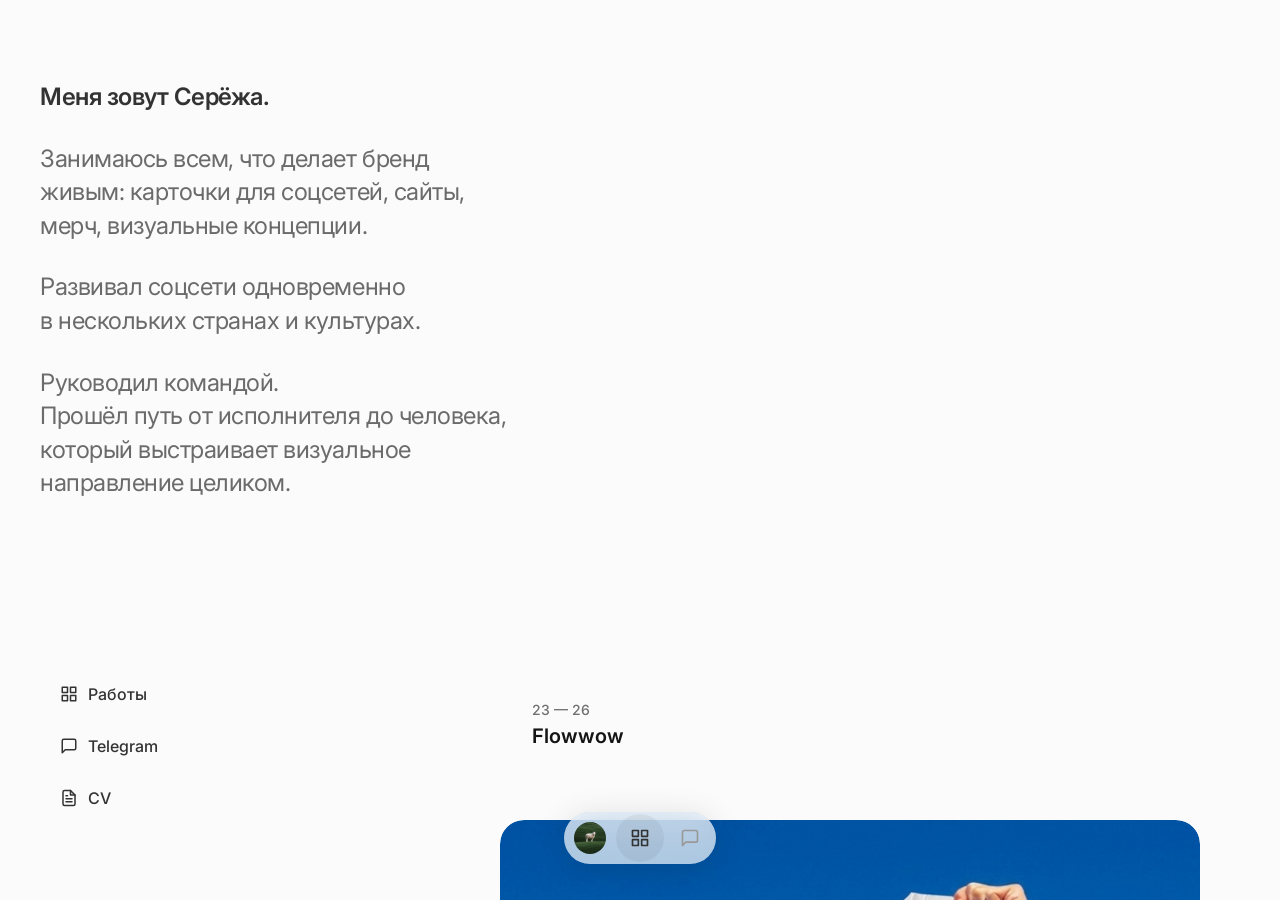
==== commit cb7ca014: "style: Format intro bio text line breaks and prevent desktop auto-wrapping" ====
--- a/index.html
+++ b/index.html
@@ -44,9 +44,9 @@
             <div class="intro_container">
                 <div class="text-block">
                     <p class="intro-greeting">Меня зовут Серёжа.</p>
-                    <p>Занимаюсь всем, что делает бренд живым: карточки для соцсетей, сайты, мерч, визуальные концепции.</p>
-                    <p>Развивал соцсети одновременно<br>в нескольких странах и культурах.</p>
-                    <p>Руководил командой. Прошёл путь от исполнителя до человека, который выстраивает визуальное направление целиком.</p>
+                    <p><span class="nowrap-line">Занимаюсь всем, что делает бренд</span><br><span class="nowrap-line">живым: карточки для соцсетей, сайты,</span><br><span class="nowrap-line">мерч, визуальные концепции.</span></p>
+                    <p><span class="nowrap-line">Развивал соцсети одновременно</span><br><span class="nowrap-line">в нескольких странах и культурах.</span></p>
+                    <p><span class="nowrap-line">Руководил командой.</span><br><span class="nowrap-line">Прошёл путь от исполнителя до человека,</span><br><span class="nowrap-line">который выстраивает визуальное</span><br><span class="nowrap-line">направление целиком.</span></p>
                 </div>
             </div>
             
--- a/style.css
+++ b/style.css
@@ -47,11 +47,12 @@
 }
 
 .text-block p {
-    font-size: 18px;
+    font-size: 24px;
     font-weight: 400;
-    line-height: 1.6;
+    line-height: 1.4;
     color: var(--color-text-secondary);
     margin-bottom: 28px;
+    letter-spacing: -0.02em;
 }
 
 .text-block p:last-child {
@@ -59,10 +60,24 @@
 }
 
 .text-block .intro-greeting {
-    font-size: 18px;
+    font-size: 24px;
     font-weight: 600;
+    line-height: 1.4;
     color: var(--color-text-primary);
     margin-bottom: 28px;
+    letter-spacing: -0.02em;
+}
+
+.nowrap-line {
+    display: inline-block;
+    white-space: nowrap;
+}
+
+@media (max-width: 850px) {
+    .nowrap-line {
+        display: inline;
+        white-space: normal;
+    }
 }
 
 /* Left Navigation Buttons */
@@ -437,7 +452,7 @@
 
     .text-block p, 
     .text-block .intro-greeting {
-        font-size: 16px;
+        font-size: 18px;
         margin-bottom: 20px;
     }
 
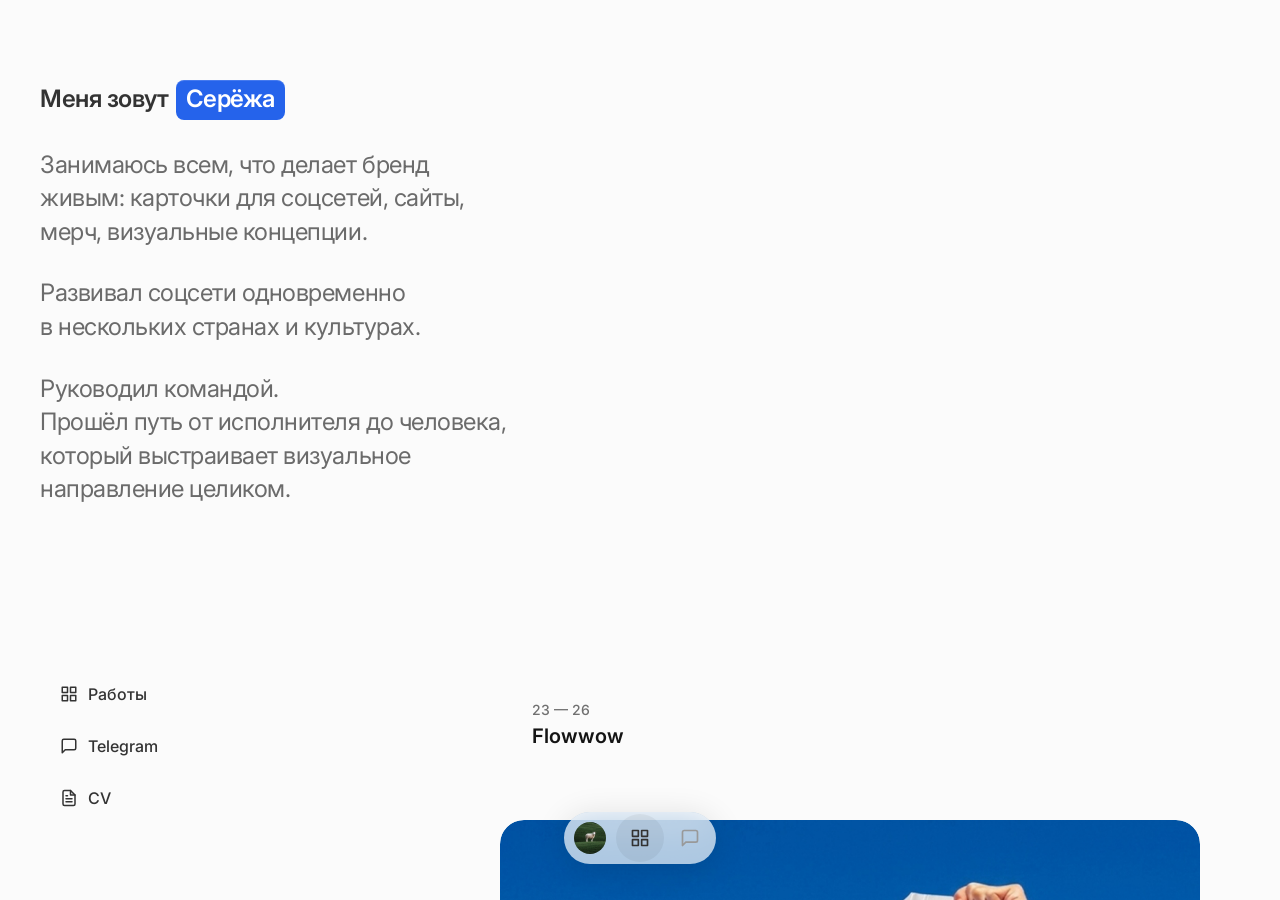
==== commit 863b9bc0: "feat: Remove period from greeting and highlight Serezha name with blue pill badge" ====
--- a/index.html
+++ b/index.html
@@ -43,7 +43,7 @@
         <section class="sidebar">
             <div class="intro_container">
                 <div class="text-block">
-                    <p class="intro-greeting">Меня зовут Серёжа.</p>
+                    <p class="intro-greeting">Меня зовут <span class="greeting_name">Серёжа</span></p>
                     <p><span class="nowrap-line">Занимаюсь всем, что делает бренд</span><br><span class="nowrap-line">живым: карточки для соцсетей, сайты,</span><br><span class="nowrap-line">мерч, визуальные концепции.</span></p>
                     <p><span class="nowrap-line">Развивал соцсети одновременно</span><br><span class="nowrap-line">в нескольких странах и культурах.</span></p>
                     <p><span class="nowrap-line">Руководил командой.</span><br><span class="nowrap-line">Прошёл путь от исполнителя до человека,</span><br><span class="nowrap-line">который выстраивает визуальное</span><br><span class="nowrap-line">направление целиком.</span></p>
--- a/style.css
+++ b/style.css
@@ -66,6 +66,17 @@
     color: var(--color-text-primary);
     margin-bottom: 28px;
     letter-spacing: -0.02em;
+}
+
+.text-block .intro-greeting .greeting_name {
+    display: inline-block;
+    color: #FFFFFF;
+    background-color: #2563eb;
+    padding: 2px 10px 4px;
+    border-radius: 8px;
+    margin-left: 2px;
+    font-weight: 600;
+    box-shadow: inset 0 1px 0 0 rgba(255, 255, 255, 0.15);
 }
 
 .nowrap-line {
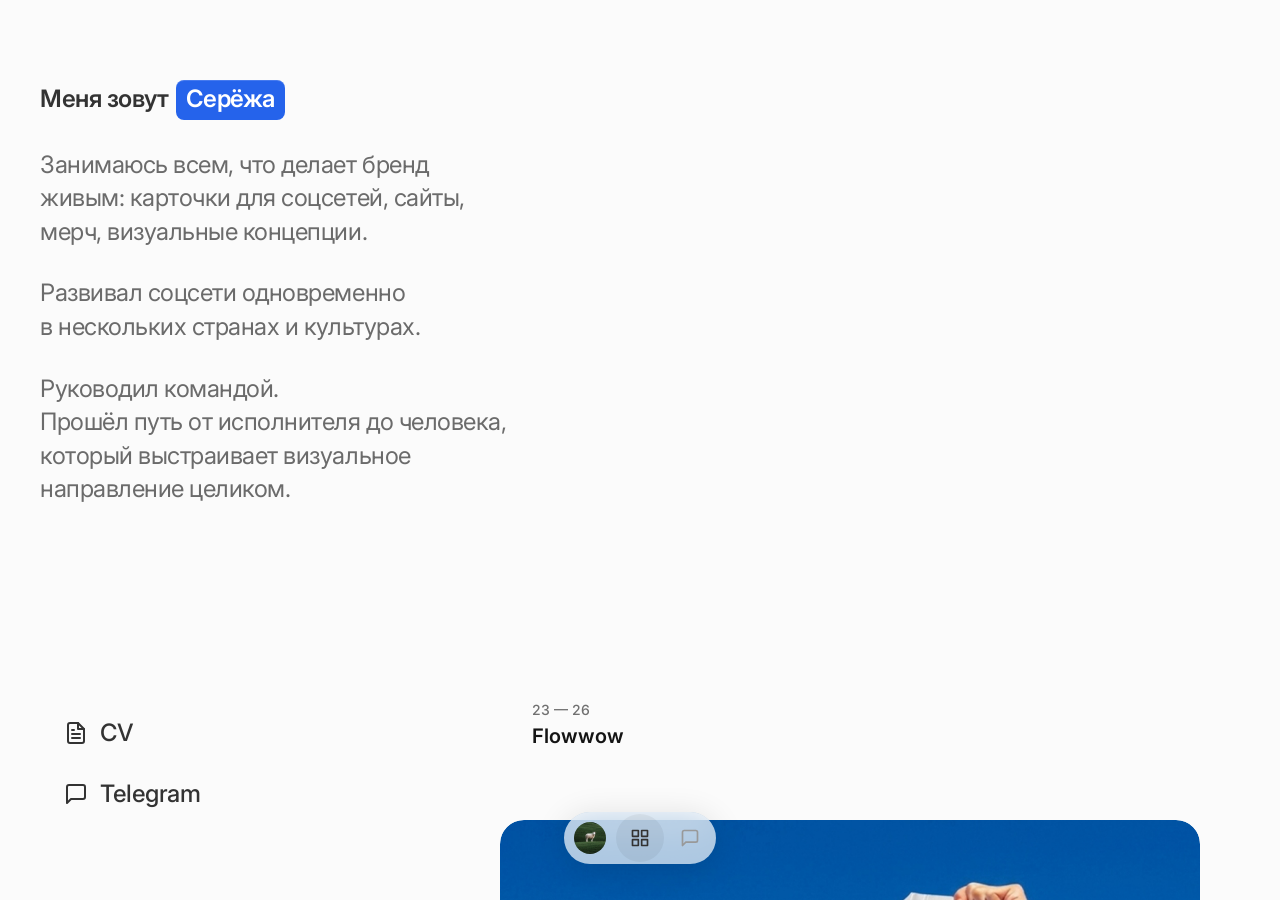
==== commit 8bd56312: "style: Clean navigation buttons structure, swap CV and Telegram, scale font-size to 24px" ====
--- a/index.html
+++ b/index.html
@@ -51,21 +51,6 @@
             </div>
             
             <nav class="navigation delayed_fade_in">
-                <a class="button" href="#work">
-                    <svg xmlns="http://www.w3.org/2000/svg" width="18" height="18" viewBox="0 0 24 24" fill="none" stroke="currentColor" stroke-width="2" stroke-linecap="round" stroke-linejoin="round">
-                        <rect x="3" y="3" width="7" height="7"></rect>
-                        <rect x="14" y="3" width="7" height="7"></rect>
-                        <rect x="14" y="14" width="7" height="7"></rect>
-                        <rect x="3" y="14" width="7" height="7"></rect>
-                    </svg>
-                    Работы
-                </a>
-                <a class="button" href="https://t.me/tikhonoxx" target="_blank" rel="noopener noreferrer">
-                    <svg xmlns="http://www.w3.org/2000/svg" width="18" height="18" viewBox="0 0 24 24" fill="none" stroke="currentColor" stroke-width="2" stroke-linecap="round" stroke-linejoin="round">
-                        <path d="M21 15a2 2 0 0 1-2 2H7l-4 4V5a2 2 0 0 1 2-2h14a2 2 0 0 1 2 2z"></path>
-                    </svg>
-                    Telegram
-                </a>
                 <a class="button" id="cv-btn" href="#">
                     <svg xmlns="http://www.w3.org/2000/svg" width="18" height="18" viewBox="0 0 24 24" fill="none" stroke="currentColor" stroke-width="2" stroke-linecap="round" stroke-linejoin="round">
                         <path d="M14 2H6a2 2 0 0 0-2 2v16a2 2 0 0 0 2 2h12a2 2 0 0 0 2-2V8z"></path>
@@ -75,6 +60,12 @@
                         <polyline points="10 9 9 9 8 9"></polyline>
                     </svg>
                     CV
+                </a>
+                <a class="button" href="https://t.me/tikhonoxx" target="_blank" rel="noopener noreferrer">
+                    <svg xmlns="http://www.w3.org/2000/svg" width="18" height="18" viewBox="0 0 24 24" fill="none" stroke="currentColor" stroke-width="2" stroke-linecap="round" stroke-linejoin="round">
+                        <path d="M21 15a2 2 0 0 1-2 2H7l-4 4V5a2 2 0 0 1 2-2h14a2 2 0 0 1 2 2z"></path>
+                    </svg>
+                    Telegram
                 </a>
             </nav>
         </section>
--- a/style.css
+++ b/style.css
@@ -102,19 +102,20 @@
 .button {
     display: inline-flex;
     align-items: center;
-    gap: 10px;
+    gap: 12px;
     width: fit-content;
     border: none;
     outline: none;
-    padding: 12px 20px;
+    padding: 12px 24px;
     border-radius: 100px;
-    font-size: 16px;
+    font-size: 24px;
     font-weight: 500;
     cursor: pointer;
     text-decoration: none;
     color: var(--color-text-primary);
     background: transparent;
     transition: background 0.25s ease, color 0.25s ease;
+    letter-spacing: -0.02em;
 }
 
 .button:hover {
@@ -123,6 +124,8 @@
 
 .button svg {
     stroke: currentColor;
+    width: 24px;
+    height: 24px;
 }
 
 /* Featured Projects on the Right (Scrollable) */
@@ -475,8 +478,13 @@
     }
 
     .button {
-        padding: 10px 16px;
-        font-size: 14px;
+        padding: 10px 18px;
+        font-size: 18px;
+    }
+
+    .button svg {
+        width: 18px;
+        height: 18px;
     }
 
     .featured_projects {
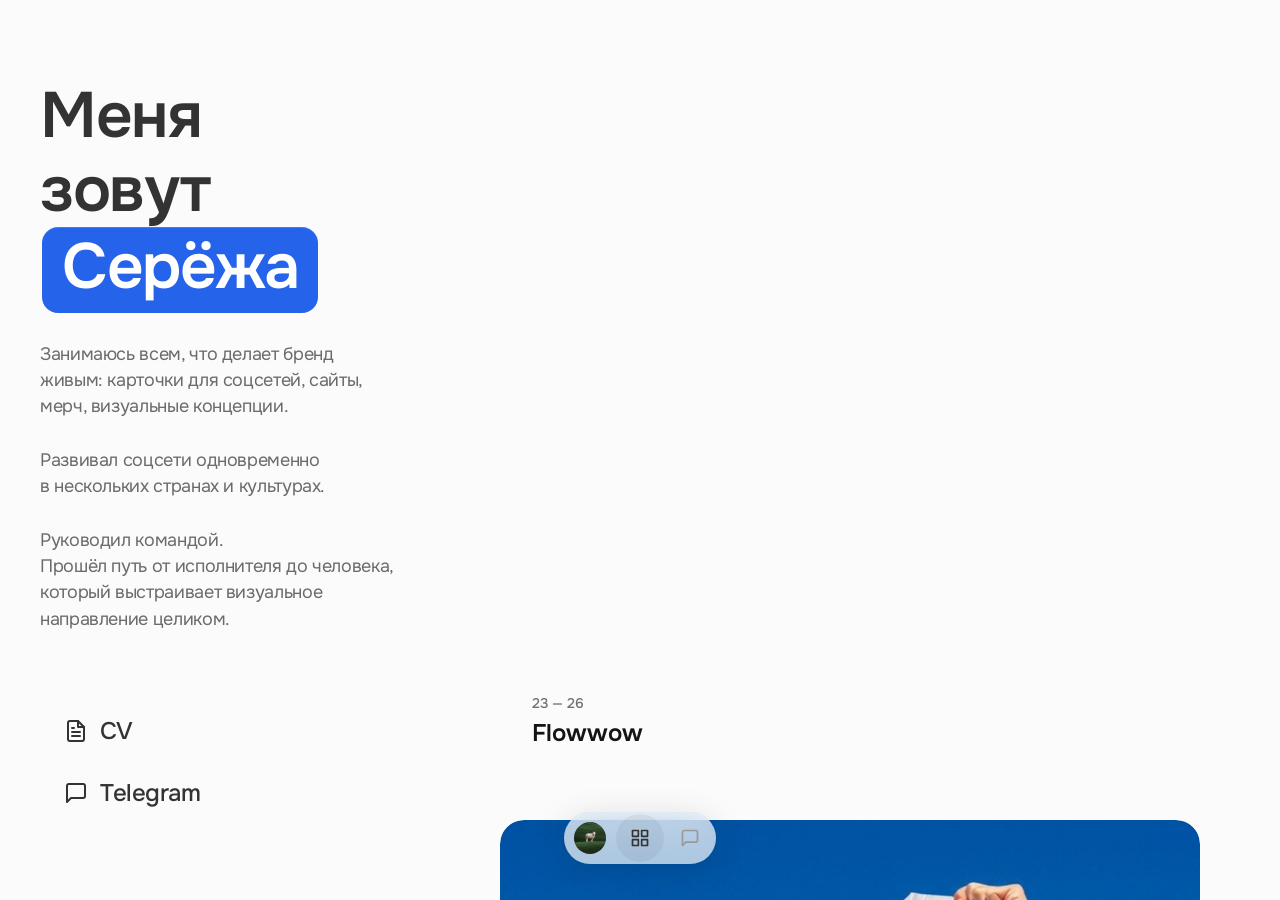
==== commit 3810275e: "feat: Migrate entire portfolio styling to Google Fonts 'Onest' and synchronize typography hierarchy " ====
--- a/index.html
+++ b/index.html
@@ -7,7 +7,7 @@
     <!-- Fonts -->
     <link rel="preconnect" href="https://fonts.googleapis.com">
     <link rel="preconnect" href="https://fonts.gstatic.com" crossorigin>
-    <link href="https://fonts.googleapis.com/css2?family=Inter:wght@400;500;600;700&display=swap" rel="stylesheet">
+    <link href="https://fonts.googleapis.com/css2?family=Onest:wght@300;400;500;600;700;800&display=swap" rel="stylesheet">
     <!-- Custom Style -->
     <link rel="stylesheet" href="style.css">
 </head>
--- a/style.css
+++ b/style.css
@@ -16,7 +16,7 @@
 
 body {
     background-color: var(--color-bg-primary);
-    font-family: 'Inter', -apple-system, BlinkMacSystemFont, "Segoe UI", Roboto, Helvetica, Arial, sans-serif;
+    font-family: 'Onest', -apple-system, BlinkMacSystemFont, "Segoe UI", Roboto, Helvetica, Arial, sans-serif;
     color: var(--color-text-primary);
     overflow-x: hidden;
     min-height: 100vh;
@@ -47,9 +47,9 @@
 }
 
 .text-block p {
-    font-size: 24px;
+    font-size: 18px;
     font-weight: 400;
-    line-height: 1.4;
+    line-height: 1.45;
     color: var(--color-text-secondary);
     margin-bottom: 28px;
     letter-spacing: -0.02em;
@@ -60,9 +60,9 @@
 }
 
 .text-block .intro-greeting {
-    font-size: 24px;
+    font-size: 64px;
     font-weight: 600;
-    line-height: 1.4;
+    line-height: 1.15;
     color: var(--color-text-primary);
     margin-bottom: 28px;
     letter-spacing: -0.02em;
@@ -72,8 +72,8 @@
     display: inline-block;
     color: #FFFFFF;
     background-color: #2563eb;
-    padding: 2px 10px 4px;
-    border-radius: 8px;
+    padding: 4px 20px 8px;
+    border-radius: 16px;
     margin-left: 2px;
     font-weight: 600;
     box-shadow: inset 0 1px 0 0 rgba(255, 255, 255, 0.15);
@@ -287,7 +287,7 @@
 
 .project_info .title {
     margin: 0;
-    font-size: 20px;
+    font-size: 24px;
     font-weight: 600;
     color: #ffffff;
     filter: drop-shadow(0 0 16px rgba(0,0,0,0.4));
@@ -464,10 +464,20 @@
         max-width: 100%;
     }
 
-    .text-block p, 
+    .text-block p {
+        font-size: 16px;
+        margin-bottom: 20px;
+    }
+
     .text-block .intro-greeting {
-        font-size: 18px;
+        font-size: 32px;
+        line-height: 1.15;
         margin-bottom: 20px;
+    }
+
+    .text-block .intro-greeting .greeting_name {
+        padding: 2px 12px 4px;
+        border-radius: 10px;
     }
 
     .sidebar .navigation {
@@ -520,13 +530,13 @@
 
     .mobile_card_info .card_title {
         font-size: 18px;
-        font-weight: 700;
+        font-weight: 600;
         color: var(--color-text-primary);
         margin: 0;
     }
 
     .mobile_card_info .card_tags {
-        font-size: 14px;
+        font-size: 12px;
         color: var(--color-text-secondary);
         margin: 0;
     }
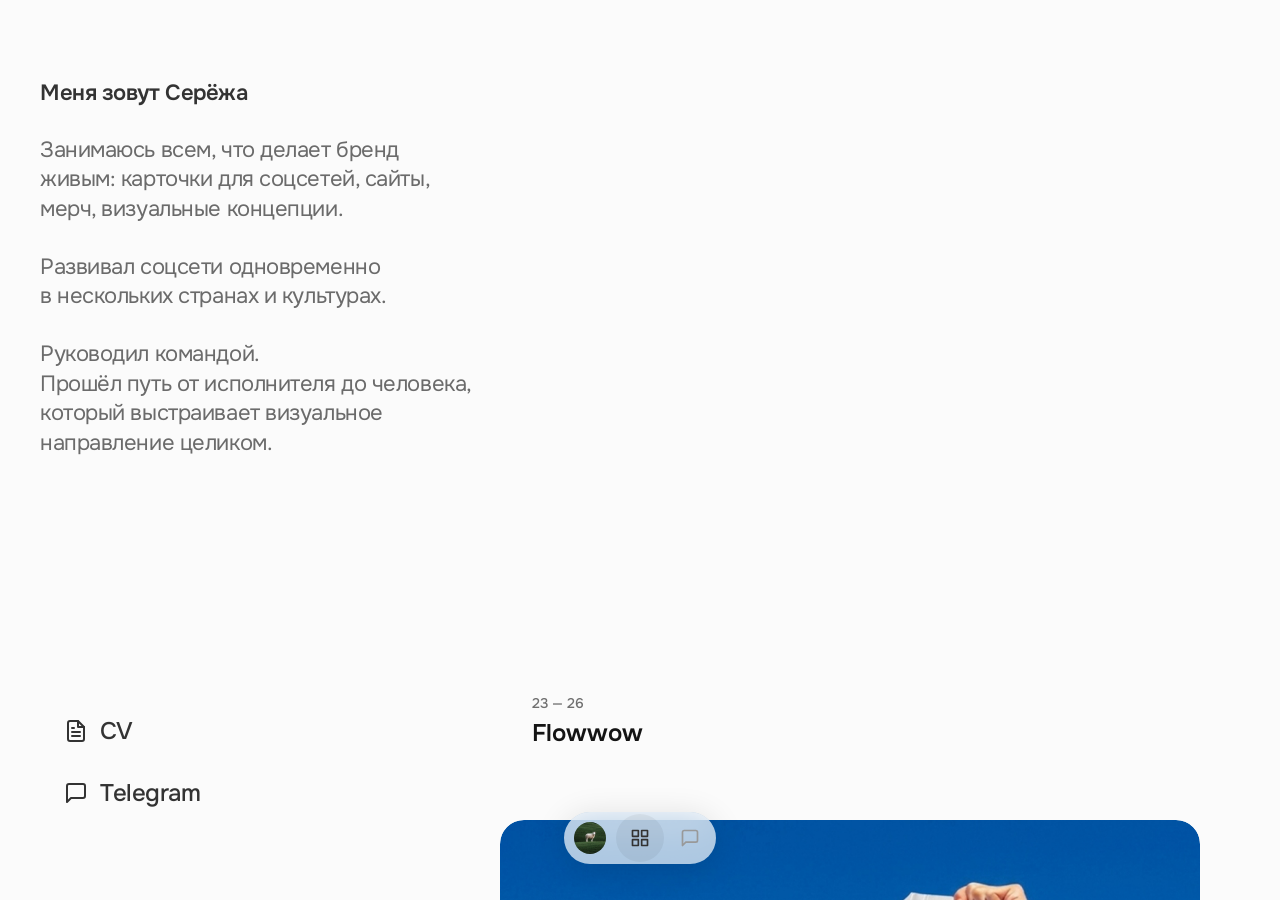
==== commit f565d050: "style: Remove the cobalt blue badge style from the greeting name 'Серёжа'" ====
--- a/index.html
+++ b/index.html
@@ -43,7 +43,7 @@
         <section class="sidebar">
             <div class="intro_container">
                 <div class="text-block">
-                    <p class="intro-greeting">Меня зовут <span class="greeting_name">Серёжа</span></p>
+                    <p class="intro-greeting">Меня зовут Серёжа</p>
                     <p><span class="nowrap-line">Занимаюсь всем, что делает бренд</span><br><span class="nowrap-line">живым: карточки для соцсетей, сайты,</span><br><span class="nowrap-line">мерч, визуальные концепции.</span></p>
                     <p><span class="nowrap-line">Развивал соцсети одновременно</span><br><span class="nowrap-line">в нескольких странах и культурах.</span></p>
                     <p><span class="nowrap-line">Руководил командой.</span><br><span class="nowrap-line">Прошёл путь от исполнителя до человека,</span><br><span class="nowrap-line">который выстраивает визуальное</span><br><span class="nowrap-line">направление целиком.</span></p>
--- a/style.css
+++ b/style.css
@@ -47,9 +47,9 @@
 }
 
 .text-block p {
-    font-size: 18px;
+    font-size: 22px;
     font-weight: 400;
-    line-height: 1.45;
+    line-height: 1.35;
     color: var(--color-text-secondary);
     margin-bottom: 28px;
     letter-spacing: -0.02em;
@@ -60,24 +60,15 @@
 }
 
 .text-block .intro-greeting {
-    font-size: 64px;
+    font-size: 22px;
     font-weight: 600;
-    line-height: 1.15;
+    line-height: 1.25;
     color: var(--color-text-primary);
     margin-bottom: 28px;
     letter-spacing: -0.02em;
-}
-
-.text-block .intro-greeting .greeting_name {
-    display: inline-block;
-    color: #FFFFFF;
-    background-color: #2563eb;
-    padding: 4px 20px 8px;
-    border-radius: 16px;
-    margin-left: 2px;
-    font-weight: 600;
-    box-shadow: inset 0 1px 0 0 rgba(255, 255, 255, 0.15);
-}
+    white-space: nowrap;
+}
+
 
 .nowrap-line {
     display: inline-block;
@@ -470,15 +461,11 @@
     }
 
     .text-block .intro-greeting {
-        font-size: 32px;
-        line-height: 1.15;
+        font-size: 16px;
+        line-height: 1.25;
         margin-bottom: 20px;
     }
 
-    .text-block .intro-greeting .greeting_name {
-        padding: 2px 12px 4px;
-        border-radius: 10px;
-    }
 
     .sidebar .navigation {
         flex-direction: row;
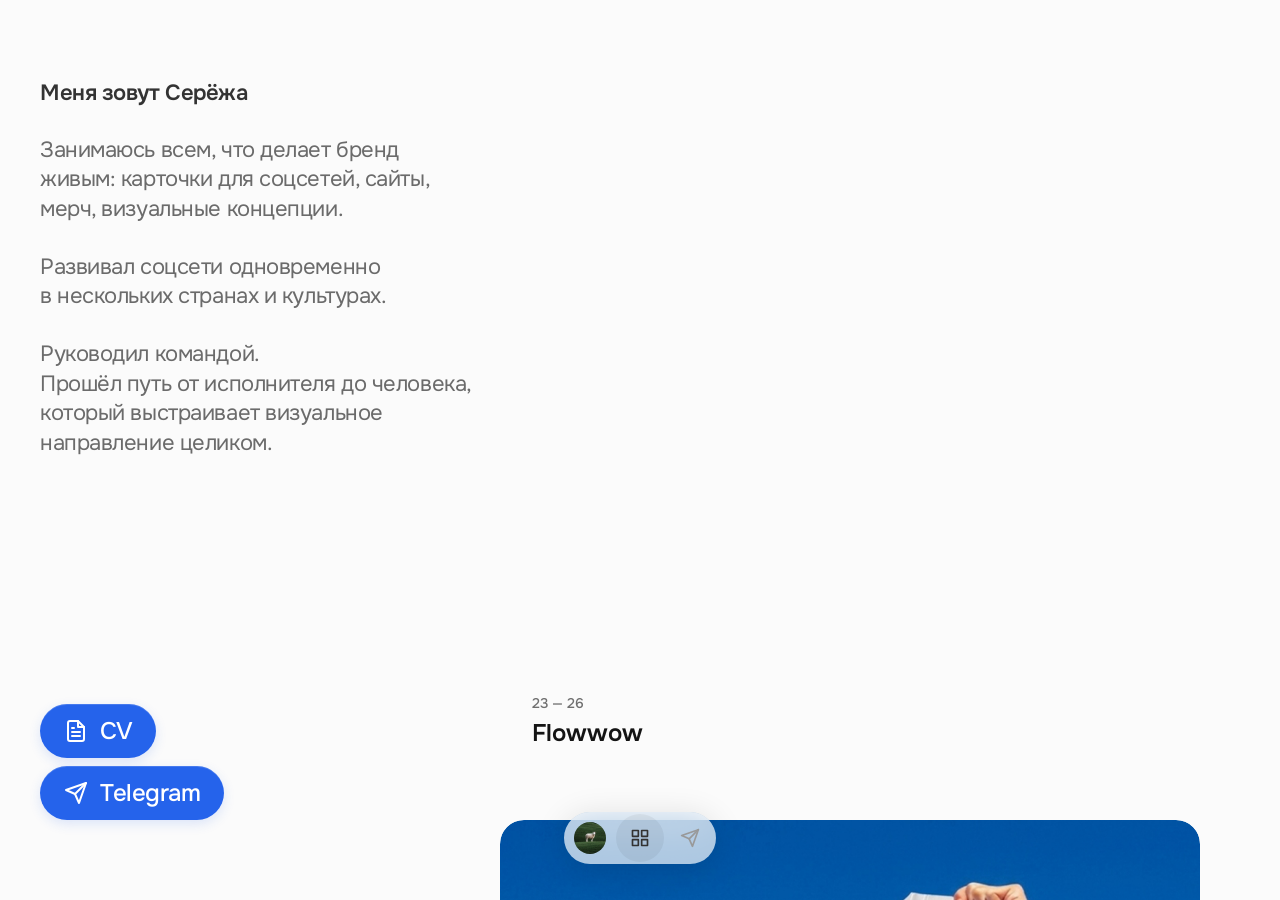
==== commit 26a6d9aa: "style: Replace generic chat bubble with paper plane SVG icon for all Telegram links" ====
--- a/index.html
+++ b/index.html
@@ -32,7 +32,8 @@
         <div class="nav_item_container">
             <a class="nav_item" title="Контакты" href="https://t.me/tikhonoxx" target="_blank" rel="noopener noreferrer">
                 <svg xmlns="http://www.w3.org/2000/svg" width="20" height="20" viewBox="0 0 24 24" fill="none" stroke="currentColor" stroke-width="2" stroke-linecap="round" stroke-linejoin="round">
-                    <path d="M21 15a2 2 0 0 1-2 2H7l-4 4V5a2 2 0 0 1 2-2h14a2 2 0 0 1 2 2z"></path>
+                    <line x1="22" y1="2" x2="11" y2="13"></line>
+                    <polygon points="22 2 15 22 11 13 2 9 22 2"></polygon>
                 </svg>
             </a>
         </div>
@@ -63,7 +64,8 @@
                 </a>
                 <a class="button" href="https://t.me/tikhonoxx" target="_blank" rel="noopener noreferrer">
                     <svg xmlns="http://www.w3.org/2000/svg" width="18" height="18" viewBox="0 0 24 24" fill="none" stroke="currentColor" stroke-width="2" stroke-linecap="round" stroke-linejoin="round">
-                        <path d="M21 15a2 2 0 0 1-2 2H7l-4 4V5a2 2 0 0 1 2-2h14a2 2 0 0 1 2 2z"></path>
+                        <line x1="22" y1="2" x2="11" y2="13"></line>
+                        <polygon points="22 2 15 22 11 13 2 9 22 2"></polygon>
                     </svg>
                     Telegram
                 </a>
@@ -226,6 +228,10 @@
             <div class="view-more-grid-button">
                 <div class="center_content">
                     <a href="https://t.me/tikhonoxx" target="_blank" rel="noopener noreferrer" class="btn-telegram-blue-glass">
+                        <svg xmlns="http://www.w3.org/2000/svg" width="24" height="24" viewBox="0 0 24 24" fill="none" stroke="currentColor" stroke-width="2" stroke-linecap="round" stroke-linejoin="round">
+                            <line x1="22" y1="2" x2="11" y2="13"></line>
+                            <polygon points="22 2 15 22 11 13 2 9 22 2"></polygon>
+                        </svg>
                         Связаться в Telegram
                     </a>
                 </div>
--- a/style.css
+++ b/style.css
@@ -103,14 +103,17 @@
     font-weight: 500;
     cursor: pointer;
     text-decoration: none;
-    color: var(--color-text-primary);
-    background: transparent;
-    transition: background 0.25s ease, color 0.25s ease;
+    color: #FFFFFF;
+    background: #2563eb;
+    transition: background 0.25s ease, transform 0.25s ease, box-shadow 0.25s ease;
     letter-spacing: -0.02em;
+    box-shadow: inset 0 1px 0 0 rgba(255, 255, 255, 0.15), 0 4px 12px rgba(37, 99, 235, 0.15);
 }
 
 .button:hover {
-    background: rgba(0, 0, 0, 0.05);
+    background: #1d4ed8;
+    transform: translateY(-1px);
+    box-shadow: inset 0 1px 0 0 rgba(255, 255, 255, 0.15), 0 6px 16px rgba(37, 99, 235, 0.25);
 }
 
 .button svg {
@@ -474,12 +477,14 @@
         margin-top: 24px;
     }
 
-    .button {
+    .button,
+    .btn-telegram-blue-glass {
         padding: 10px 18px;
         font-size: 18px;
     }
 
-    .button svg {
+    .button svg,
+    .btn-telegram-blue-glass svg {
         width: 18px;
         height: 18px;
     }
@@ -696,27 +701,38 @@
     display: inline-flex;
     align-items: center;
     justify-content: center;
+    gap: 12px;
     width: 100%; /* Stretch to full width of column block */
-    height: 48px; /* Matched to h-[48px] */
-    background-color: #2563eb; /* Matched to bg-blue-600 */
-    border: 1px solid #1e40af; /* Matched to border-blue-800 */
-    border-radius: 9999px; /* Matched to rounded-full */
-    font-size: 16px;
-    font-weight: 500; /* Matched to font-medium */
-    color: #FFFFFF; /* Matched to text-white */
+    padding: 12px 24px;
+    border: none;
+    outline: none;
+    border-radius: 100px;
+    font-size: 24px;
+    font-weight: 500;
+    cursor: pointer;
     text-decoration: none;
-    box-shadow: inset 0 1.5px 0 0 rgba(255, 255, 255, 0.20); /* Matched to shadow-[0_1.50px_0_0_rgba(255,255,255,0.20)_inset] */
-    transition: background-color 0.2s ease, border-color 0.2s ease, transform 0.1s ease;
+    color: #FFFFFF;
+    background: #2563eb;
+    transition: background 0.25s ease, transform 0.25s ease, box-shadow 0.25s ease;
+    letter-spacing: -0.02em;
+    box-shadow: inset 0 1px 0 0 rgba(255, 255, 255, 0.15), 0 4px 12px rgba(37, 99, 235, 0.15);
 }
 
 .btn-telegram-blue-glass:hover {
-    background-color: #1d4ed8; /* Matched to hover:bg-blue-700 */
-    border-color: #1e40af;
+    background-color: #1d4ed8;
+    transform: translateY(-1px);
+    box-shadow: inset 0 1px 0 0 rgba(255, 255, 255, 0.15), 0 6px 16px rgba(37, 99, 235, 0.25);
     color: #FFFFFF;
 }
 
 .btn-telegram-blue-glass:active {
-    transform: scale(0.985); /* Clean active press click effect */
+    transform: translateY(1px);
+}
+
+.btn-telegram-blue-glass svg {
+    stroke: currentColor;
+    width: 24px;
+    height: 24px;
 }
 
 /* --- Style 2: Frosted Blue Tint (Subtle and clean) --- */
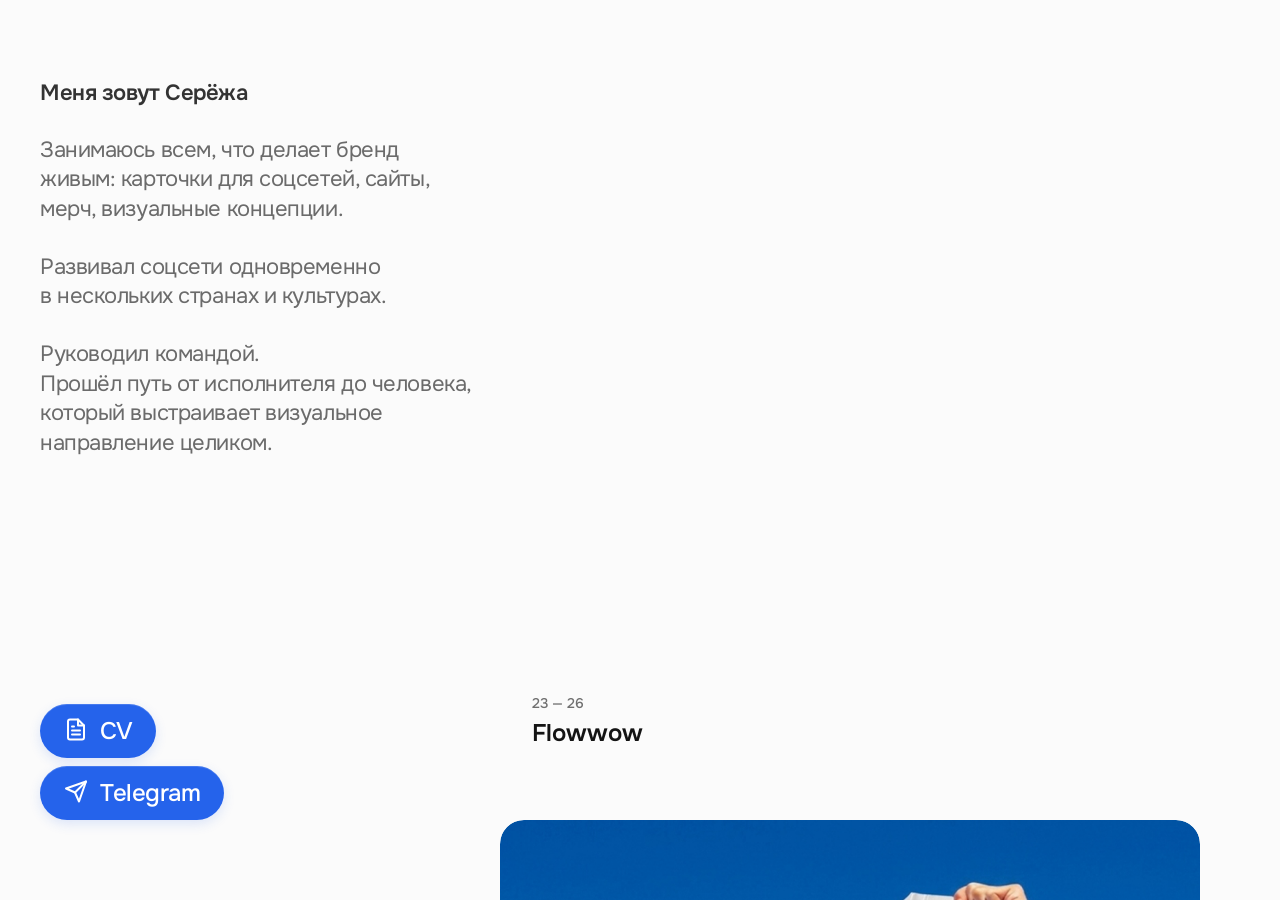
==== commit be109c74: "feat: Remove floating bottom navigation tabs dock from main index page" ====
--- a/index.html
+++ b/index.html
@@ -12,32 +12,7 @@
     <link rel="stylesheet" href="style.css">
 </head>
 <body>
-    <!-- Floating Bottom Navigation Dock -->
-    <nav class="navigation_tabs" data-expanded="true">
-        <div class="nav_item_container">
-            <a class="nav_item" title="Главная" href="#">
-                <img alt="Сергей Тихонов" class="profile_pic" src="img/profile_pic.png" />
-            </a>
-        </div>
-        <div class="nav_item_container">
-            <a class="nav_item" title="Работы" href="#work">
-                <svg xmlns="http://www.w3.org/2000/svg" width="20" height="20" viewBox="0 0 24 24" fill="none" stroke="currentColor" stroke-width="2" stroke-linecap="round" stroke-linejoin="round">
-                    <rect x="3" y="3" width="7" height="7"></rect>
-                    <rect x="14" y="3" width="7" height="7"></rect>
-                    <rect x="14" y="14" width="7" height="7"></rect>
-                    <rect x="3" y="14" width="7" height="7"></rect>
-                </svg>
-            </a>
-        </div>
-        <div class="nav_item_container">
-            <a class="nav_item" title="Контакты" href="https://t.me/tikhonoxx" target="_blank" rel="noopener noreferrer">
-                <svg xmlns="http://www.w3.org/2000/svg" width="20" height="20" viewBox="0 0 24 24" fill="none" stroke="currentColor" stroke-width="2" stroke-linecap="round" stroke-linejoin="round">
-                    <line x1="22" y1="2" x2="11" y2="13"></line>
-                    <polygon points="22 2 15 22 11 13 2 9 22 2"></polygon>
-                </svg>
-            </a>
-        </div>
-    </nav>
+
 
     <div class="home">
         <!-- Sidebar on the Left -->
--- a/style.css
+++ b/style.css
@@ -120,6 +120,7 @@
     stroke: currentColor;
     width: 24px;
     height: 24px;
+    transform: translateY(-1.5px);
 }
 
 /* Featured Projects on the Right (Scrollable) */
@@ -487,6 +488,7 @@
     .btn-telegram-blue-glass svg {
         width: 18px;
         height: 18px;
+        transform: translateY(-1px);
     }
 
     .featured_projects {
@@ -733,6 +735,7 @@
     stroke: currentColor;
     width: 24px;
     height: 24px;
+    transform: translateY(-1.5px);
 }
 
 /* --- Style 2: Frosted Blue Tint (Subtle and clean) --- */
